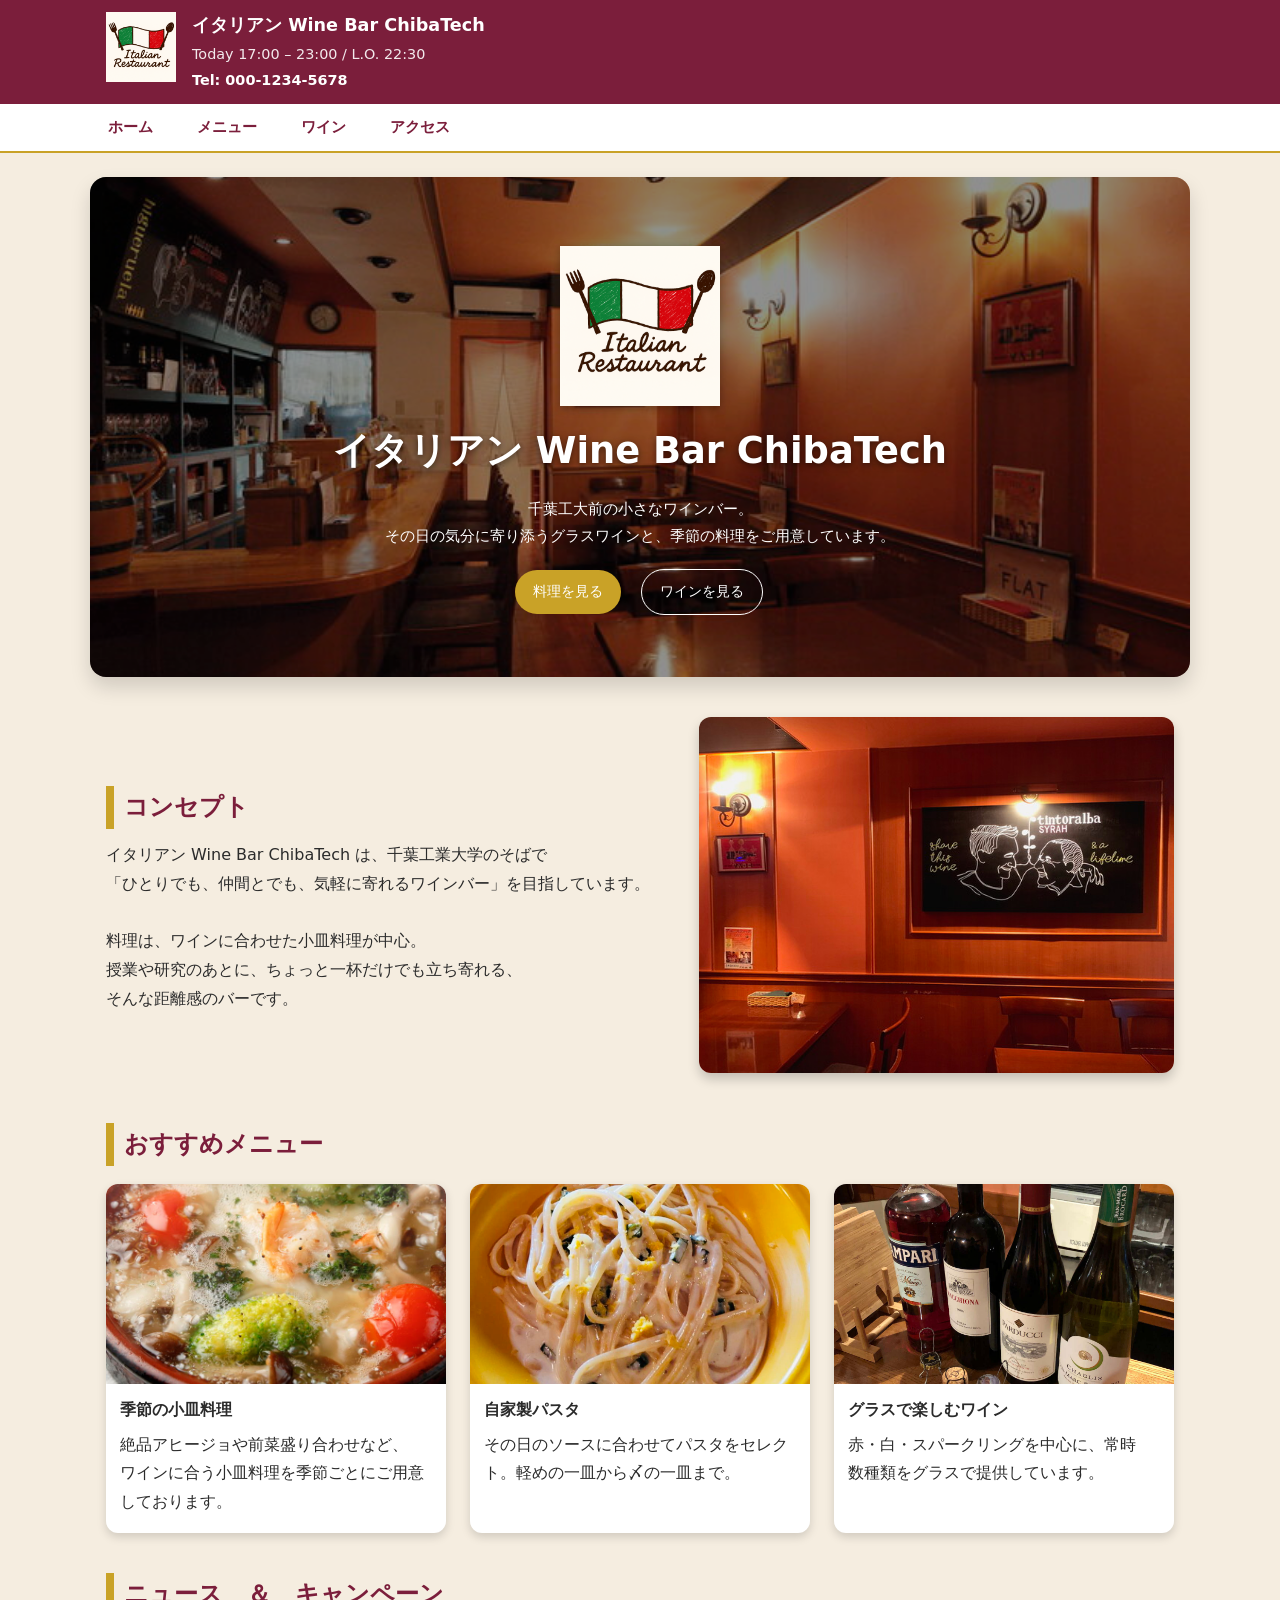
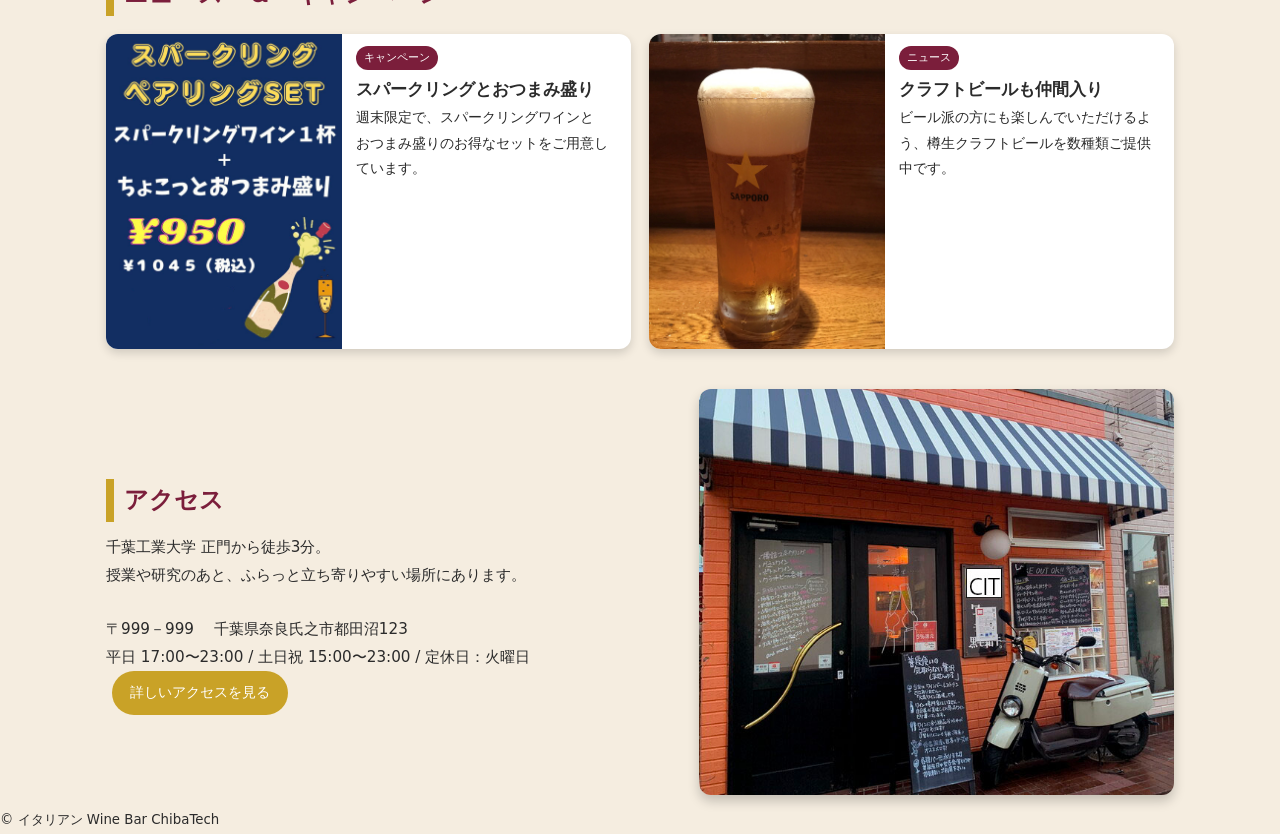
==== index.html @ b699dea2 "Add files via upload" ====
<!doctype html>
<html lang="ja">
<head>
<meta charset="utf-8">
<meta name="viewport" content="width=device-width, initial-scale=1">
<title>イタリアン Wine Bar ChibaTech</title>
<link rel="stylesheet" href="assets/style.css">
</head>

<body>
<header class="site-header">
  <div class="header-inner">
    <div class="logo-block"> <img src="images/rogo3.png" alt="Italian Wine Bar ChibaTech ロゴ"> </div>
    <div class="header-info">
      <p class="catch">イタリアン Wine Bar ChibaTech</p>
      <p class="open-time">Today 17:00 – 23:00 / L.O. 22:30</p>
      <p class="tel">Tel: 000-1234-5678</p>
    </div>
  </div>
  
  <!-- グローバルナビゲーション -->
  <nav class="global-nav">
    <ul class="nav-list">
      <li><a href="index.html">ホーム</a></li>
      
      <!-- ドロップダウン付きメニュー -->
      <li class="has-dropdown"> <a href="menu.html">メニュー</a>
        <ul class="dropdown">
          <li><a href="menu.html#antipasto">前菜</a></li>
          <li><a href="menu.html#hotdish">温かい料理</a></li>
          <li><a href="menu.html#pasta">パスタ</a></li>
          <li><a href="menu.html#pasta">コース</a></li>
        </ul>
      </li>
      <li class="has-dropdown"> <a href="wine.html">ワイン</a>
        <ul class="dropdown">
          <li><a href="wine.html#red">Red Wine</a></li>
          <li><a href="wine.html#white">White Wine</a></li>
          <li><a href="wine.html#sparkling">Sparkling</a></li>
        </ul>
      </li>
      <li><a href="access.html">アクセス</a></li>
    </ul>
  </nav>
</header>
<main> 
  
  <!-- ヒーローセクション -->
  <section class="hero">
    <div class="hero-image" role="img" aria-label="店内の雰囲気"></div>
    <div class="hero-content"><br>
      <img class="hero-top-img" src="images/rogo3.png" alt="ロゴ">
      <h1>イタリアン Wine Bar ChibaTech</h1>
      <p class="hero-text"> 千葉工大前の小さなワインバー。<br>
        その日の気分に寄り添うグラスワインと、季節の料理をご用意しています。 </p>
      <a href="menu.html" class="btn btn-main">料理を見る</a> <a href="wine.html" class="btn btn-ghost">ワインを見る</a> </div>
  </section>
  
  <!-- コンセプト -->
  <section id="concept" class="section section-concept">
    <div class="section-inner two-column">
      <div class="text-block">
        <h2>コンセプト</h2>
        <p> イタリアン Wine Bar ChibaTech は、千葉工業大学のそばで<br>
          「ひとりでも、仲間とでも、気軽に寄れるワインバー」を目指しています。<br>
          <br>
          料理は、ワインに合わせた小皿料理が中心。<br>
          授業や研究のあとに、ちょっと一杯だけでも立ち寄れる、<br>
          そんな距離感のバーです。 </p>
      </div>
      <div class="image-block"> <img src="images/内装1.jpg" alt="内装"> </div>
    </div>
  </section>
  
  <!-- おすすめメニュー -->
  <section id="commitment" class="section section-cards">
    <div class="section-inner">
      <h2>おすすめメニュー</h2>
      <div class="card-grid">
        <article class="card"> <img src="images/絶品アヒージョ人気メニュ0.jpg" alt="アヒージョ">
          <div class="card-body">
            <h3>季節の小皿料理</h3>
            <p>絶品アヒージョや前菜盛り合わせなど、 <br>
              ワインに合う小皿料理を季節ごとにご用意しております。</p>
          </div>
        </article>
        <article class="card"> <img src="images/こだわり1絶品パスタ.jpg" alt="パスタ">
          <div class="card-body">
            <h3>自家製パスタ</h3>
            <p>その日のソースに合わせてパスタをセレクト。軽めの一皿から〆の一皿まで。</p>
          </div>
        </article>
        <article class="card"> <img src="images/こだわり2または4.jpg" alt="ワインボトル">
          <div class="card-body">
            <h3>グラスで楽しむワイン</h3>
            <p>赤・白・スパークリングを中心に、常時 <br>
              数種類をグラスで提供しています。</p>
          </div>
        </article>
      </div>
    </div>
  </section>
  
  <!-- News & Campaign -->
  <section id="news" class="section section-news">
    <div class="section-inner">
      <h2>ニュース　＆　キャンペーン</h2>
      <div class="news-grid">
        <article class="news-item"> <img src="images/こだわり2キャンペーン.jpg" alt="ペアリングSET">
          <div class="news-body">
            <p class="news-tag">キャンペーン</p>
            <h3>スパークリングとおつまみ盛り</h3>
            <p>週末限定で、スパークリングワインと <br>
              おつまみ盛りのお得なセットをご用意しています。</p>
          </div>
        </article>
        <article class="news-item"> <img src="images/クラフトビール.jpg" alt="クラフトビール">
          <div class="news-body">
            <p class="news-tag">ニュース</p>
            <h3>クラフトビールも仲間入り</h3>
            <p>ビール派の方にも楽しんでいただけるよう、樽生クラフトビールを数種類ご提供中です。</p>
          </div>
        </article>
      </div>
    </div>
  </section>
  
  <!-- Accessのダイジェスト（詳しくはaccess.htmlへ） -->
  <section class="section section-access">
    <div class="section-inner two-column">
      <div class="text-block">
        <h2>アクセス</h2>
        <p> 千葉工業大学 正門から徒歩3分。<br>
          授業や研究のあと、ふらっと立ち寄りやすい場所にあります。<br>
          <br>
          〒999－999　 千葉県奈良氏之市都田沼123<br>
          平日 17:00〜23:00 / 土日祝 15:00〜23:00 / 定休日：火曜日 </p>
        <a href="access.html" class="btn btn-main">詳しいアクセスを見る</a> </div>
      <div class="image-block"> <img src="images/外観.jpg" alt="外観"> </div>
    </div>
  </section>
</main>
<footer class="site-footer">
  <div class="footer-inner"> <small>© イタリアン Wine Bar ChibaTech</small> </div>
</footer>
</body>
</html>
---- assets/style.css ----
@charset "utf-8";
/* =========================
   ベース設定
   ========================= */
* {
  box-sizing: border-box;
  margin: 0;
  padding: 0;
}
body {
  font-family: "Noto Sans JP", system-ui, -apple-system, BlinkMacSystemFont, sans-serif;
  background-color: #F5EDE0;
  color: #2B2B2B;
  line-height: 1.8;
}
/* =========================
   ヘッダー
   ========================= */
.site-header {
  background-color: #7B1E3B;
  color: #fff;
}
.header-inner {
  max-width: 1100px;
  margin: 0 auto;
  padding: 10px 16px;
  display: flex;
  align-items: center;
  gap: 16px;
}
.logo-block img {
  height: 70px;
}
.header-info {
  font-size: 0.9rem;
}
.header-info .catch {
  font-size: 1.1rem;
  font-weight: bold;
}
.header-info .open-time {
  opacity: 0.9;
}
.header-info .tel {
  font-weight: bold;
}
/* =========================
   グローバルナビ
   ========================= */
.global-nav {
  background-color: #fff;
  border-bottom: 2px solid #C9A227;
}
.nav-list {
  max-width: 1100px;
  margin: 0 auto;
  list-style: none;
  display: flex;
  gap: 8px;
}
.nav-list > li {
  position: relative;
}
.nav-list a {
  display: block;
  padding: 10px 18px;
  text-decoration: none;
  color: #7B1E3B;
  font-weight: bold;
  font-size: 0.95rem;
  transition: background-color .3s, color .3s;
}
.nav-list > li:hover > a {
  background-color: #7B1E3B;
  color: #fff;
}
/* ドロップダウンメニュー */
.has-dropdown .dropdown {
  list-style: none;
  position: absolute;
  top: 100%;
  left: 0;
  min-width: 180px;
  background-color: #fff;
  border: 1px solid #C9A227;
  border-radius: 8px;
  display: none;
  z-index: 10;
}
.has-dropdown:hover .dropdown {
  display: block;
}
.dropdown li a {
  padding: 8px 14px;
  font-weight: normal;
  color: #7B1E3B;
  font-size: 0.9rem;
}
.dropdown li a:hover {
  background-color: #F5EDE0;
}

/* ===== HERO（トップのボックス） ===== */

.hero {
  position: relative;
  max-width: 1100px;
  margin: 24px auto;
  border-radius: 16px;
  overflow: hidden;
  box-shadow: 0 10px 20px rgba(0,0,0,0.15);
  height: 500px;  
}


.hero-image {
  position: absolute;
  inset: 0;  
  background-image: url("../images/内装2.jpg"); 
  background-size: cover;    
  background-position: center;
  filter: brightness(0.75);  
  z-index: 0;
}

.hero::before {
  content: "";
  position: absolute;
  inset: 0;
  background: rgba(0,0,0,0.25); 
  z-index: 1;
}


.hero-content {
  position: relative;
  z-index: 2;          
  text-align: center;
  top: 40px;           
  color: #fff;
}

/* ロゴ画像 */
.hero-top-img {
  width: 160px;
  margin: 0 auto 12px;
  display: block;
  filter: drop-shadow(0 2px 4px rgba(0,0,0,0.3));
}

/* ラベルとタイトルを少し目立たせる */
.hero-label {
  font-size: 0.9rem;
  letter-spacing: 0.12em;
  text-transform: uppercase;
  color: #F2D37A;
  font-weight: 600;
  margin-bottom: 8px;
}

.hero h1 {
  font-size: 2.3rem;
  margin-bottom: 12px;
  text-shadow: 0 2px 6px rgba(0,0,0,0.5);
}

/* 説明文 */
.hero-text {
  max-width: 520px;
  margin: 0 auto 18px;
  font-size: 0.95rem;
}

/* ボタンは内容サイズだけの幅で */
.btn {
  display: inline-block;
  width: auto;
  padding: 9px 24px;
  border-radius: 999px;
  text-decoration: none;
  font-size: 0.9rem;
  margin: 0 6px;
}


/* =========================
   ボタン
   ========================= */
.btn {
  display: inline-block;
  padding: 9px 18px;
  border-radius: 999px;
  text-decoration: none;
  font-size: 0.9rem;
  margin-right: 8px;
}
.btn-main {
  background-color: #C9A227;
  color: #fff;
}
.btn-main:hover {
  filter: brightness(1.1);
}
.btn-ghost {
  border: 1px solid #fff;
  color: #fff;
}
.btn-ghost:hover {
  background-color: rgba(255, 255, 255, 0.15);
}
/* =========================
   セクション共通
   ========================= */
.section {
  margin-top: 40px;
}
.section-inner {
  max-width: 1100px;
  margin: 0 auto;
  padding: 0 16px;
}
.section h2 {
  color: #7B1E3B;
  margin-bottom: 12px;
  border-left: 8px solid #C9A227;
  padding-left: 10px;
}
/* 2カラムレイアウト */
.two-column {
  display: grid;
  grid-template-columns: 1.2fr 1fr;
  gap: 24px;
  align-items: center;
}
.image-block img {
  width: 100%;
  border-radius: 12px;
  box-shadow: 0 6px 12px rgba(0, 0, 0, 0.2);
}
/* =========================
   こだわりメニュー（カード）
   ========================= */
.section-cards {
  margin-top: 40px;
}
.card-grid {
  margin-top: 18px;
  display: grid;
  grid-template-columns: repeat(3, 1fr);
  gap: 24px;
}
.card {
  background-color: #fff;
  border-radius: 12px;
  overflow: hidden;
  box-shadow: 0 4px 10px rgba(0, 0, 0, 0.15);
}
.card img {
  width: 100%;
  height: 200px;
  object-fit: cover;
  display: block;
}
.card-body {
  padding: 12px 14px 16px;
}
.card-body h3 {
  margin-bottom: 6px;
  font-size: 1rem;
}
/* =========================
   News & Campaign
   ========================= */
.section-news .news-grid {
  margin-top: 18px;
  display: grid;
  grid-template-columns: repeat(2, minmax(0, 1fr));
  gap: 18px;
}
.news-item {
  background-color: #fff;
  border-radius: 12px;
  overflow: hidden;
  box-shadow: 0 4px 10px rgba(0, 0, 0, 0.15);
  display: grid;
  grid-template-columns: 0.9fr 1.1fr;
}
.news-item img {
  width: 100%;
  height: 100%;
  object-fit: cover;
}
.news-body {
  padding: 10px 14px;
  font-size: 0.9rem;
}
.news-tag {
  display: inline-block;
  font-size: 0.7rem;
  padding: 2px 8px;
  border-radius: 999px;
  background-color: #7B1E3B;
  color: #fff;
  margin-bottom: 4px;
}
/* =========================
   Access
   ========================= */
.section-access p {
  font-size: 0.95rem;
}
/* =========================
   Food Menu（料理ページ）追加
   ========================= */
.menu-grid {
  display: grid;
  grid-template-columns: repeat(3, minmax(0, 1fr));
  gap: 24px;
  margin-top: 20px;
}
.menu-card {
  background-color: #fff;
  border-radius: 12px;
  overflow: hidden;
  box-shadow: 0 4px 10px rgba(0, 0, 0, 0.12);
}
.menu-card img {
  width: 100%;
  aspect-ratio: 4 / 3;    /* ★縦横比を統一（4:3） */
  object-fit: cover;      /* きれいにトリミング */
  display: block;
  border-radius: 12px 12px 0 0;
}
.menu-desc {
  padding: 10px 14px 14px;
}
.menu-desc h4 {
  display: flex;
  justify-content: space-between;
  margin-bottom: 4px;
}
.menu-desc .price {
  color: #C9A227;
  font-weight: bold;
}
/* =========================
       Wine ページ専用
   ========================= */
#wine-page .image-block {
  max-width: 260px;
}
#wine-page .image-block img {
  width: 100%;
  height: auto;
  display: block;
  border-radius: 12px;
}
/* =========================
   スマホ対応
   ========================= */
@media (max-width: 768px) {
  .header-inner {
    flex-direction: column;
    align-items: flex-start;
  }
  .nav-list {
    flex-wrap: wrap;
    padding: 0 8px 4px;
  }
  .hero {
    margin: 16px;
  }
  .hero-image {
    height: 260px;
  }
  .two-column {
    grid-template-columns: 1fr;
  }
  .card-grid {
    grid-template-columns: 1fr 1fr;
  }
  /* 料理ページ：2列 */
  .menu-grid {
    grid-template-columns: repeat(2, 1fr);
  }
}
@media (max-width: 480px) {
  .card-grid {
    grid-template-columns: 1fr;
  }
  .menu-grid {
    grid-template-columns: 1fr;
  }
}
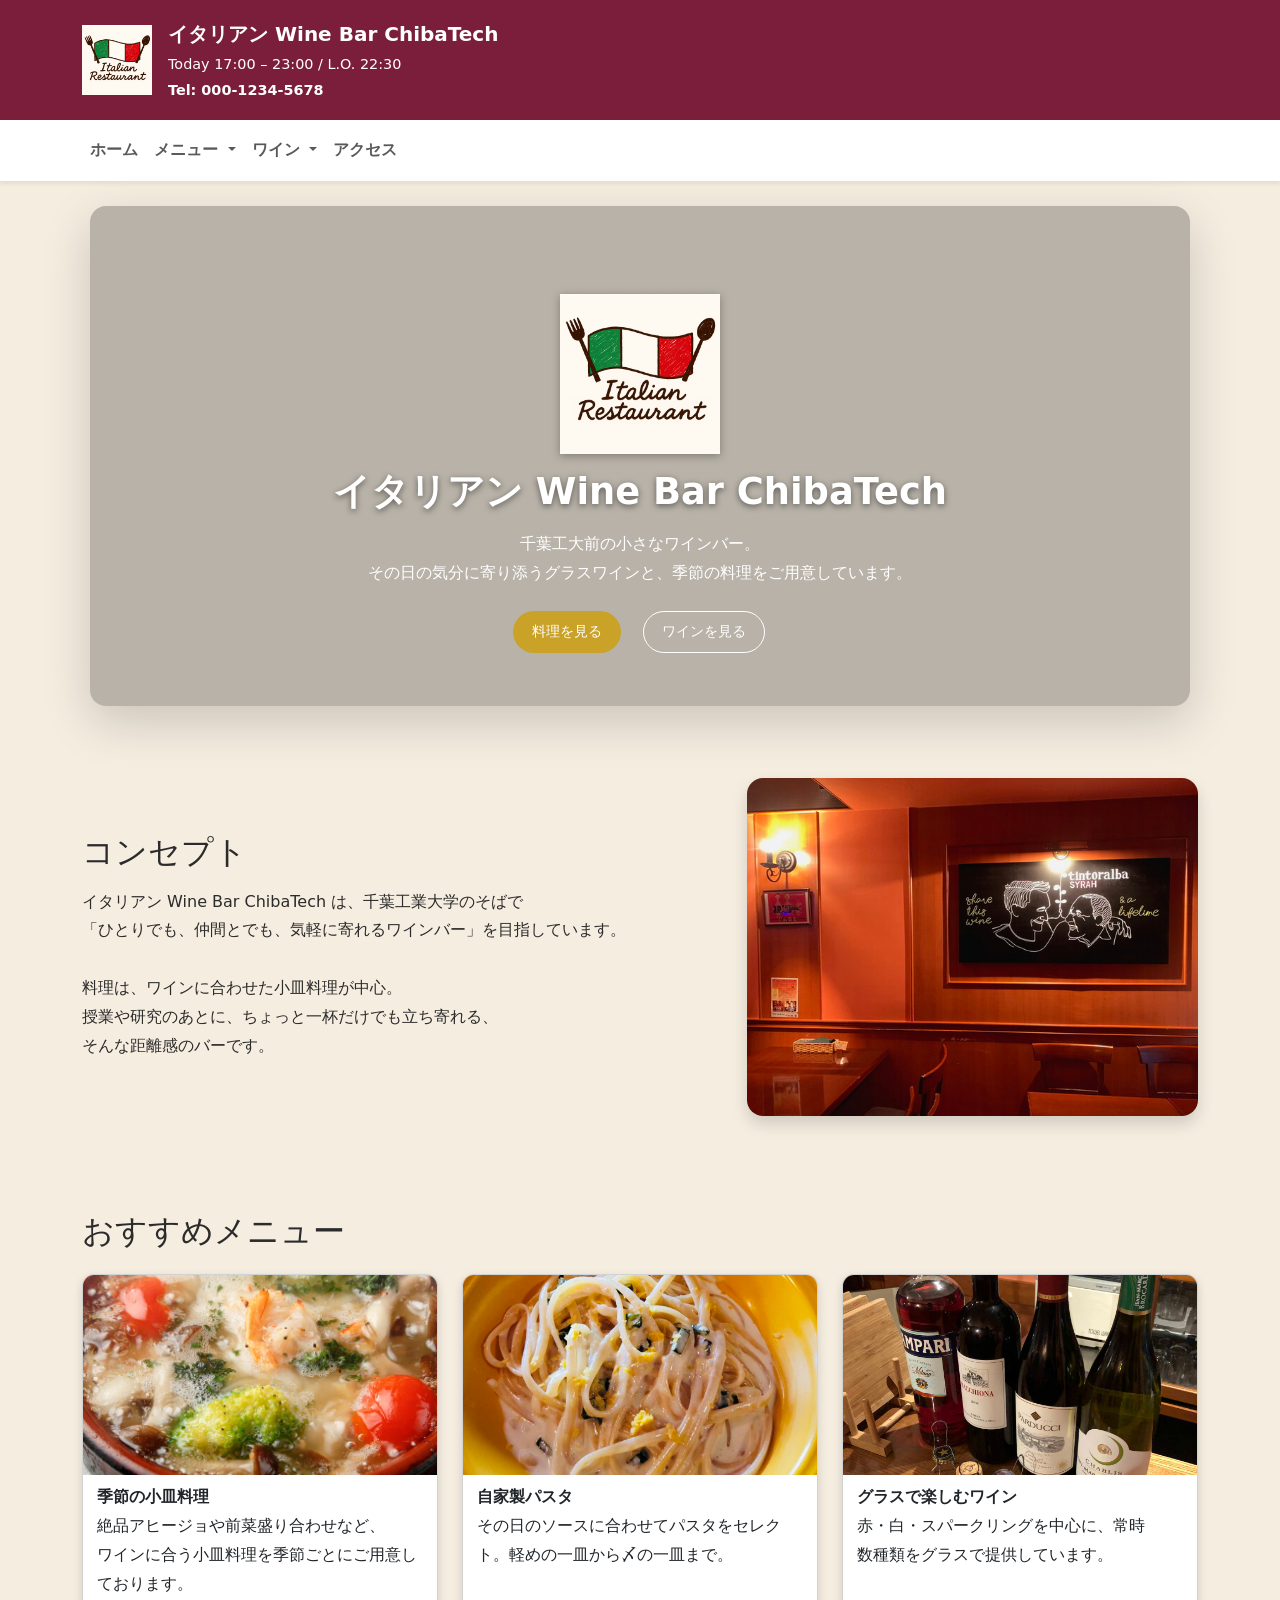
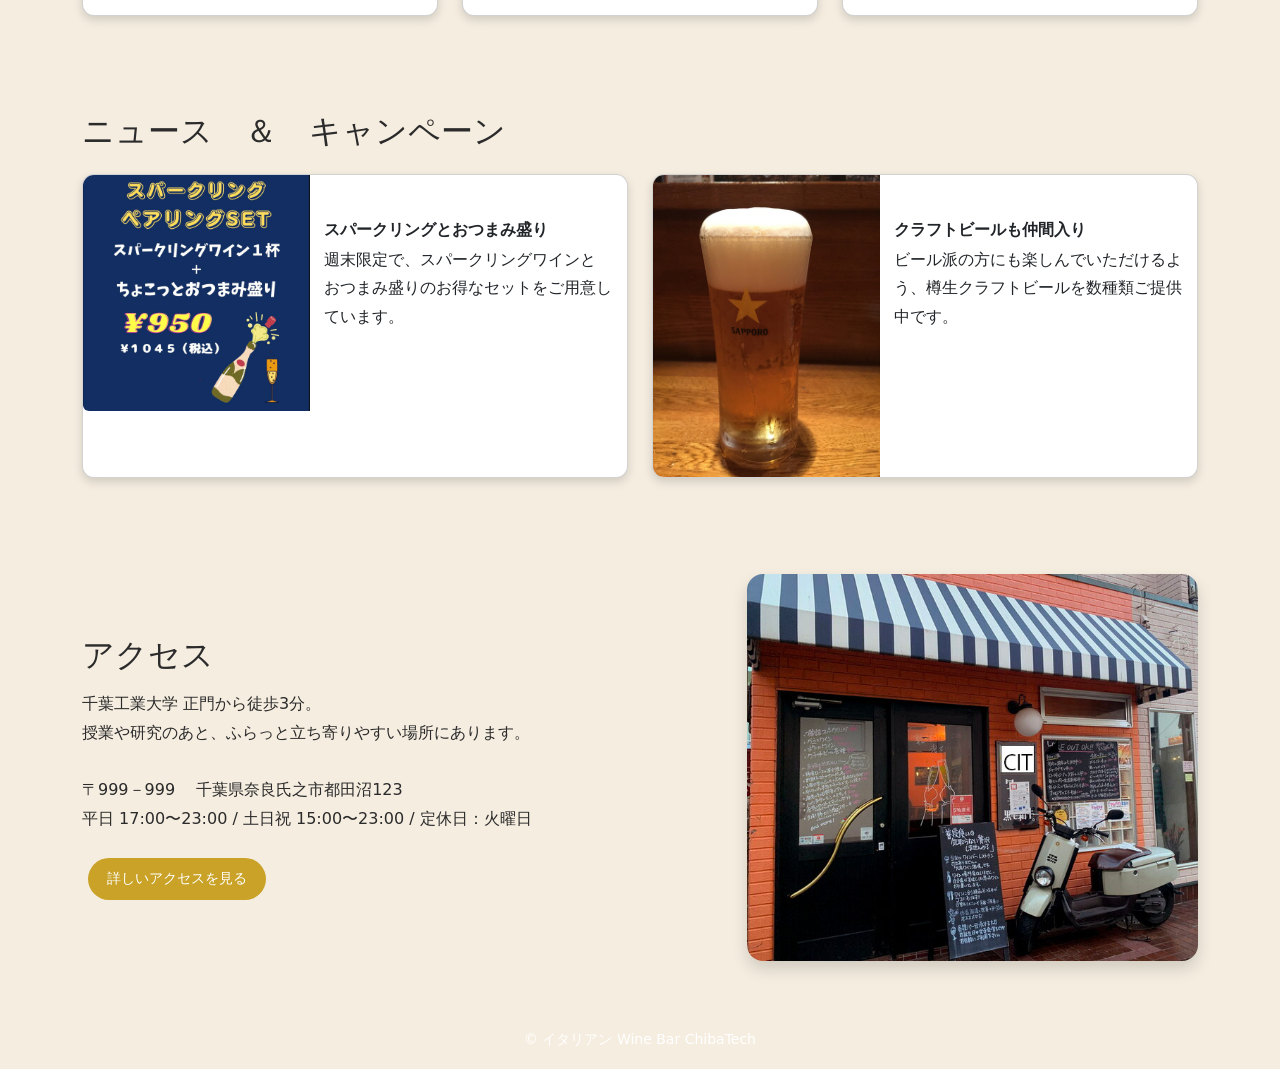
==== commit e158b9b4: "Refactor index.html to use Bootstrap and improve layout Updated the HTML structure to include Bootst" ====
--- a/index.html
+++ b/index.html
@@ -1,147 +1,245 @@
 <!doctype html>
 <html lang="ja">
 <head>
-<meta charset="utf-8">
-<meta name="viewport" content="width=device-width, initial-scale=1">
-<title>イタリアン Wine Bar ChibaTech</title>
-<link rel="stylesheet" href="assets/style.css">
+  <meta charset="utf-8">
+  <meta name="viewport" content="width=device-width, initial-scale=1">
+  <title>イタリアン Wine Bar ChibaTech</title>
+
+  <!-- Bootstrap (CSS) -->
+  <link href="https://cdn.jsdelivr.net/npm/bootstrap@5.3.3/dist/css/bootstrap.min.css" rel="stylesheet">
+
+  <!-- Your custom CSS (kept minimal) -->
+  <link rel="stylesheet" href="assets/style.css">
 </head>
 
-<body>
-<header class="site-header">
-  <div class="header-inner">
-    <div class="logo-block"> <img src="images/rogo3.png" alt="Italian Wine Bar ChibaTech ロゴ"> </div>
-    <div class="header-info">
-      <p class="catch">イタリアン Wine Bar ChibaTech</p>
-      <p class="open-time">Today 17:00 – 23:00 / L.O. 22:30</p>
-      <p class="tel">Tel: 000-1234-5678</p>
+<body class="bg-warm">
+
+<!-- ===== Header / Navbar ===== -->
+<header class="site-header shadow-sm">
+  <div class="container py-3">
+    <div class="d-flex align-items-center gap-3">
+      <div class="logo-block">
+        <img src="images/rogo3.png" alt="Italian Wine Bar ChibaTech ロゴ" height="70">
+      </div>
+      <div class="header-info text-white">
+        <p class="mb-0 fw-bold fs-5">イタリアン Wine Bar ChibaTech</p>
+        <p class="mb-0 opacity-90">Today 17:00 – 23:00 / L.O. 22:30</p>
+        <p class="mb-0 fw-bold">Tel: 000-1234-5678</p>
+      </div>
     </div>
   </div>
-  
-  <!-- グローバルナビゲーション -->
-  <nav class="global-nav">
-    <ul class="nav-list">
-      <li><a href="index.html">ホーム</a></li>
-      
-      <!-- ドロップダウン付きメニュー -->
-      <li class="has-dropdown"> <a href="menu.html">メニュー</a>
-        <ul class="dropdown">
-          <li><a href="menu.html#antipasto">前菜</a></li>
-          <li><a href="menu.html#hotdish">温かい料理</a></li>
-          <li><a href="menu.html#pasta">パスタ</a></li>
-          <li><a href="menu.html#pasta">コース</a></li>
+
+  <nav class="navbar navbar-expand-md navbar-light bg-white border-bottom border-gold">
+    <div class="container">
+      <button class="navbar-toggler" type="button" data-bs-toggle="collapse" data-bs-target="#globalNav"
+              aria-controls="globalNav" aria-expanded="false" aria-label="ナビゲーションを切り替え">
+        <span class="navbar-toggler-icon"></span>
+      </button>
+
+      <div class="collapse navbar-collapse" id="globalNav">
+        <ul class="navbar-nav me-auto mb-2 mb-md-0 fw-bold">
+          <li class="nav-item">
+            <a class="nav-link" href="index.html">ホーム</a>
+          </li>
+
+          <li class="nav-item dropdown">
+            <a class="nav-link dropdown-toggle" href="menu.html" id="menuDrop" role="button" data-bs-toggle="dropdown" aria-expanded="false">
+              メニュー
+            </a>
+            <ul class="dropdown-menu" aria-labelledby="menuDrop">
+              <li><a class="dropdown-item" href="menu.html#antipasto">前菜</a></li>
+              <li><a class="dropdown-item" href="menu.html#hotdish">温かい料理</a></li>
+              <li><a class="dropdown-item" href="menu.html#pasta">パスタ</a></li>
+              <li><a class="dropdown-item" href="menu.html#course">コース</a></li>
+            </ul>
+          </li>
+
+          <li class="nav-item dropdown">
+            <a class="nav-link dropdown-toggle" href="wine.html" id="wineDrop" role="button" data-bs-toggle="dropdown" aria-expanded="false">
+              ワイン
+            </a>
+            <ul class="dropdown-menu" aria-labelledby="wineDrop">
+              <li><a class="dropdown-item" href="wine.html#red">Red Wine</a></li>
+              <li><a class="dropdown-item" href="wine.html#white">White Wine</a></li>
+              <li><a class="dropdown-item" href="wine.html#sparkling">Sparkling</a></li>
+            </ul>
+          </li>
+
+          <li class="nav-item">
+            <a class="nav-link" href="access.html">アクセス</a>
+          </li>
         </ul>
-      </li>
-      <li class="has-dropdown"> <a href="wine.html">ワイン</a>
-        <ul class="dropdown">
-          <li><a href="wine.html#red">Red Wine</a></li>
-          <li><a href="wine.html#white">White Wine</a></li>
-          <li><a href="wine.html#sparkling">Sparkling</a></li>
-        </ul>
-      </li>
-      <li><a href="access.html">アクセス</a></li>
-    </ul>
+      </div>
+    </div>
   </nav>
 </header>
-<main> 
-  
-  <!-- ヒーローセクション -->
-  <section class="hero">
-    <div class="hero-image" role="img" aria-label="店内の雰囲気"></div>
-    <div class="hero-content"><br>
-      <img class="hero-top-img" src="images/rogo3.png" alt="ロゴ">
-      <h1>イタリアン Wine Bar ChibaTech</h1>
-      <p class="hero-text"> 千葉工大前の小さなワインバー。<br>
-        その日の気分に寄り添うグラスワインと、季節の料理をご用意しています。 </p>
-      <a href="menu.html" class="btn btn-main">料理を見る</a> <a href="wine.html" class="btn btn-ghost">ワインを見る</a> </div>
-  </section>
-  
-  <!-- コンセプト -->
-  <section id="concept" class="section section-concept">
-    <div class="section-inner two-column">
-      <div class="text-block">
-        <h2>コンセプト</h2>
-        <p> イタリアン Wine Bar ChibaTech は、千葉工業大学のそばで<br>
-          「ひとりでも、仲間とでも、気軽に寄れるワインバー」を目指しています。<br>
-          <br>
-          料理は、ワインに合わせた小皿料理が中心。<br>
-          授業や研究のあとに、ちょっと一杯だけでも立ち寄れる、<br>
-          そんな距離感のバーです。 </p>
-      </div>
-      <div class="image-block"> <img src="images/内装1.jpg" alt="内装"> </div>
-    </div>
-  </section>
-  
-  <!-- おすすめメニュー -->
-  <section id="commitment" class="section section-cards">
-    <div class="section-inner">
-      <h2>おすすめメニュー</h2>
-      <div class="card-grid">
-        <article class="card"> <img src="images/絶品アヒージョ人気メニュ0.jpg" alt="アヒージョ">
-          <div class="card-body">
-            <h3>季節の小皿料理</h3>
-            <p>絶品アヒージョや前菜盛り合わせなど、 <br>
-              ワインに合う小皿料理を季節ごとにご用意しております。</p>
-          </div>
-        </article>
-        <article class="card"> <img src="images/こだわり1絶品パスタ.jpg" alt="パスタ">
-          <div class="card-body">
-            <h3>自家製パスタ</h3>
-            <p>その日のソースに合わせてパスタをセレクト。軽めの一皿から〆の一皿まで。</p>
-          </div>
-        </article>
-        <article class="card"> <img src="images/こだわり2または4.jpg" alt="ワインボトル">
-          <div class="card-body">
-            <h3>グラスで楽しむワイン</h3>
-            <p>赤・白・スパークリングを中心に、常時 <br>
-              数種類をグラスで提供しています。</p>
-          </div>
-        </article>
-      </div>
-    </div>
-  </section>
-  
-  <!-- News & Campaign -->
-  <section id="news" class="section section-news">
-    <div class="section-inner">
-      <h2>ニュース　＆　キャンペーン</h2>
-      <div class="news-grid">
-        <article class="news-item"> <img src="images/こだわり2キャンペーン.jpg" alt="ペアリングSET">
-          <div class="news-body">
-            <p class="news-tag">キャンペーン</p>
-            <h3>スパークリングとおつまみ盛り</h3>
-            <p>週末限定で、スパークリングワインと <br>
-              おつまみ盛りのお得なセットをご用意しています。</p>
-          </div>
-        </article>
-        <article class="news-item"> <img src="images/クラフトビール.jpg" alt="クラフトビール">
-          <div class="news-body">
-            <p class="news-tag">ニュース</p>
-            <h3>クラフトビールも仲間入り</h3>
-            <p>ビール派の方にも楽しんでいただけるよう、樽生クラフトビールを数種類ご提供中です。</p>
-          </div>
-        </article>
-      </div>
-    </div>
-  </section>
-  
-  <!-- Accessのダイジェスト（詳しくはaccess.htmlへ） -->
-  <section class="section section-access">
-    <div class="section-inner two-column">
-      <div class="text-block">
-        <h2>アクセス</h2>
-        <p> 千葉工業大学 正門から徒歩3分。<br>
-          授業や研究のあと、ふらっと立ち寄りやすい場所にあります。<br>
-          <br>
-          〒999－999　 千葉県奈良氏之市都田沼123<br>
-          平日 17:00〜23:00 / 土日祝 15:00〜23:00 / 定休日：火曜日 </p>
-        <a href="access.html" class="btn btn-main">詳しいアクセスを見る</a> </div>
-      <div class="image-block"> <img src="images/外観.jpg" alt="外観"> </div>
-    </div>
-  </section>
+
+<main>
+
+  <!-- ===== Hero ===== -->
+  <section class="container my-4">
+    <div class="hero rounded-4 overflow-hidden shadow-lg position-relative">
+      <div class="hero-bg" role="img" aria-label="店内の雰囲気"></div>
+      <div class="hero-overlay"></div>
+
+      <div class="hero-content text-center text-white position-relative p-4 p-md-5">
+        <img class="hero-top-img mb-3" src="images/rogo3.png" alt="ロゴ" width="160">
+        <h1 class="display-6 fw-bold mb-3">イタリアン Wine Bar ChibaTech</h1>
+        <p class="mx-auto mb-4" style="max-width: 560px;">
+          千葉工大前の小さなワインバー。<br>
+          その日の気分に寄り添うグラスワインと、季節の料理をご用意しています。
+        </p>
+
+        <div class="d-flex justify-content-center gap-2 flex-wrap">
+          <a href="menu.html" class="btn btn-main">料理を見る</a>
+          <a href="wine.html" class="btn btn-ghost">ワインを見る</a>
+        </div>
+      </div>
+    </div>
+  </section>
+
+  <!-- ===== Concept ===== -->
+  <section id="concept" class="py-5">
+    <div class="container">
+      <div class="row align-items-center g-4">
+        <div class="col-md-7">
+          <h2 class="section-title mb-3">コンセプト</h2>
+          <p class="mb-0">
+            イタリアン Wine Bar ChibaTech は、千葉工業大学のそばで<br>
+            「ひとりでも、仲間とでも、気軽に寄れるワインバー」を目指しています。<br><br>
+            料理は、ワインに合わせた小皿料理が中心。<br>
+            授業や研究のあとに、ちょっと一杯だけでも立ち寄れる、<br>
+            そんな距離感のバーです。
+          </p>
+        </div>
+        <div class="col-md-5">
+          <img class="img-fluid rounded-4 shadow" src="images/内装1.jpg" alt="内装">
+        </div>
+      </div>
+    </div>
+  </section>
+
+  <!-- ===== Recommended menu (cards) ===== -->
+  <section id="commitment" class="py-5 bg-soft">
+    <div class="container">
+      <h2 class="section-title mb-4">おすすめメニュー</h2>
+
+      <div class="row g-4">
+        <div class="col-lg-4 col-md-6">
+          <article class="card card-soft h-100">
+            <img src="images/絶品アヒージョ人気メニュ0.jpg" class="card-img-top" alt="アヒージョ">
+            <div class="card-body">
+              <h3 class="h6 fw-bold">季節の小皿料理</h3>
+              <p class="mb-0">
+                絶品アヒージョや前菜盛り合わせなど、<br>
+                ワインに合う小皿料理を季節ごとにご用意しております。
+              </p>
+            </div>
+          </article>
+        </div>
+
+        <div class="col-lg-4 col-md-6">
+          <article class="card card-soft h-100">
+            <img src="images/こだわり1絶品パスタ.jpg" class="card-img-top" alt="パスタ">
+            <div class="card-body">
+              <h3 class="h6 fw-bold">自家製パスタ</h3>
+              <p class="mb-0">その日のソースに合わせてパスタをセレクト。軽めの一皿から〆の一皿まで。</p>
+            </div>
+          </article>
+        </div>
+
+        <div class="col-lg-4 col-md-6">
+          <article class="card card-soft h-100">
+            <img src="images/こだわり2または4.jpg" class="card-img-top" alt="ワインボトル">
+            <div class="card-body">
+              <h3 class="h6 fw-bold">グラスで楽しむワイン</h3>
+              <p class="mb-0">
+                赤・白・スパークリングを中心に、常時<br>
+                数種類をグラスで提供しています。
+              </p>
+            </div>
+          </article>
+        </div>
+      </div>
+    </div>
+  </section>
+
+  <!-- ===== News & Campaign ===== -->
+  <section id="news" class="py-5">
+    <div class="container">
+      <h2 class="section-title mb-4">ニュース　＆　キャンペーン</h2>
+
+      <div class="row g-4">
+        <div class="col-lg-6">
+          <article class="card card-soft h-100">
+            <div class="row g-0">
+              <div class="col-5">
+                <img src="images/こだわり2キャンペーン.jpg" class="img-fit h-100 w-100 rounded-start" alt="ペアリングSET">
+              </div>
+              <div class="col-7">
+                <div class="card-body">
+                  <span class="badge bg-brand mb-2">キャンペーン</span>
+                  <h3 class="h6 fw-bold">スパークリングとおつまみ盛り</h3>
+                  <p class="mb-0">
+                    週末限定で、スパークリングワインと<br>
+                    おつまみ盛りのお得なセットをご用意しています。
+                  </p>
+                </div>
+              </div>
+            </div>
+          </article>
+        </div>
+
+        <div class="col-lg-6">
+          <article class="card card-soft h-100">
+            <div class="row g-0">
+              <div class="col-5">
+                <img src="images/クラフトビール.jpg" class="img-fit h-100 w-100 rounded-start" alt="クラフトビール">
+              </div>
+              <div class="col-7">
+                <div class="card-body">
+                  <span class="badge bg-brand mb-2">ニュース</span>
+                  <h3 class="h6 fw-bold">クラフトビールも仲間入り</h3>
+                  <p class="mb-0">ビール派の方にも楽しんでいただけるよう、樽生クラフトビールを数種類ご提供中です。</p>
+                </div>
+              </div>
+            </div>
+          </article>
+        </div>
+      </div>
+    </div>
+  </section>
+
+  <!-- ===== Access digest ===== -->
+  <section class="py-5 bg-soft">
+    <div class="container">
+      <div class="row align-items-center g-4">
+        <div class="col-md-7">
+          <h2 class="section-title mb-3">アクセス</h2>
+          <p class="mb-4">
+            千葉工業大学 正門から徒歩3分。<br>
+            授業や研究のあと、ふらっと立ち寄りやすい場所にあります。<br><br>
+            〒999－999　 千葉県奈良氏之市都田沼123<br>
+            平日 17:00〜23:00 / 土日祝 15:00〜23:00 / 定休日：火曜日
+          </p>
+          <a href="access.html" class="btn btn-main">詳しいアクセスを見る</a>
+        </div>
+        <div class="col-md-5">
+          <img class="img-fluid rounded-4 shadow" src="images/外観.jpg" alt="外観">
+        </div>
+      </div>
+    </div>
+  </section>
+
 </main>
-<footer class="site-footer">
-  <div class="footer-inner"> <small>© イタリアン Wine Bar ChibaTech</small> </div>
+
+<footer class="site-footer py-3">
+  <div class="container text-center text-white">
+    <small>© イタリアン Wine Bar ChibaTech</small>
+  </div>
 </footer>
+
+<!-- Bootstrap (JS) ※ dropdown を動かすため必須 -->
+<script src="https://cdn.jsdelivr.net/npm/bootstrap@5.3.3/dist/js/bootstrap.bundle.min.js"></script>
 </body>
 </html>
